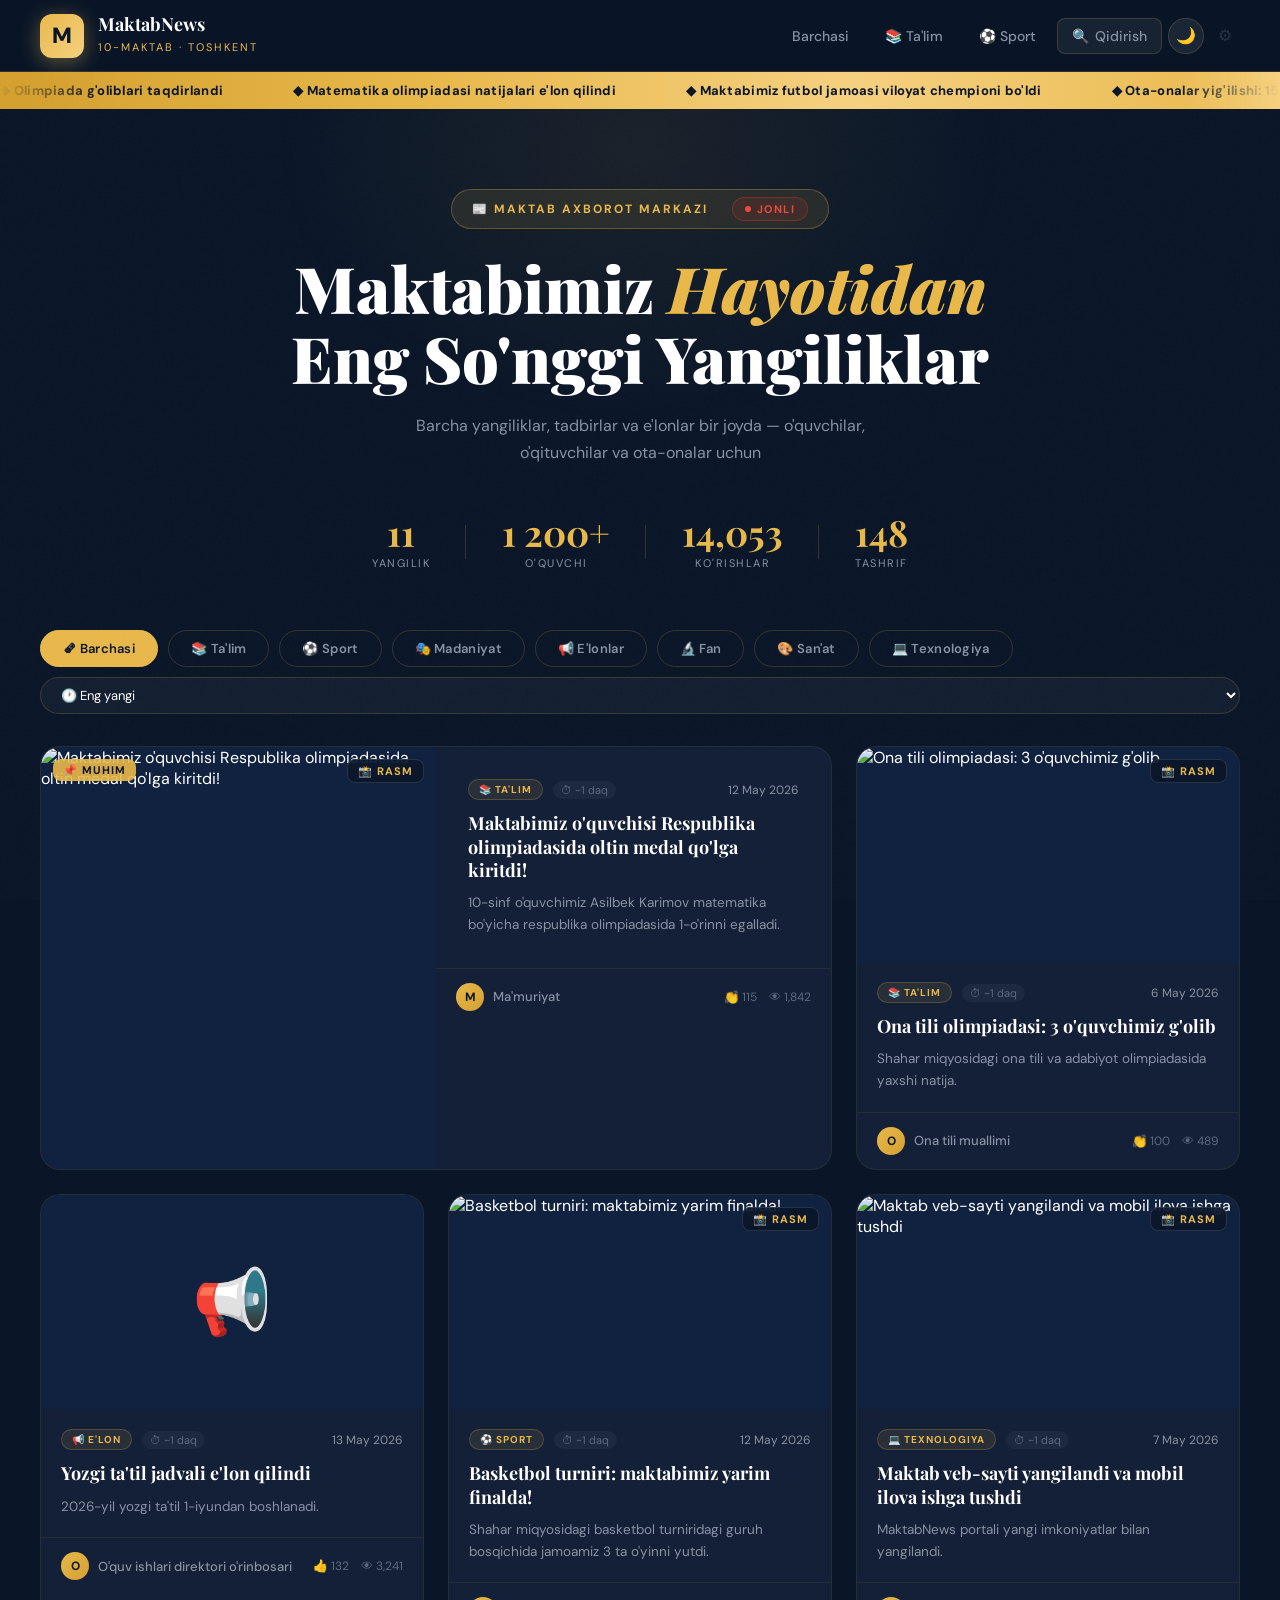
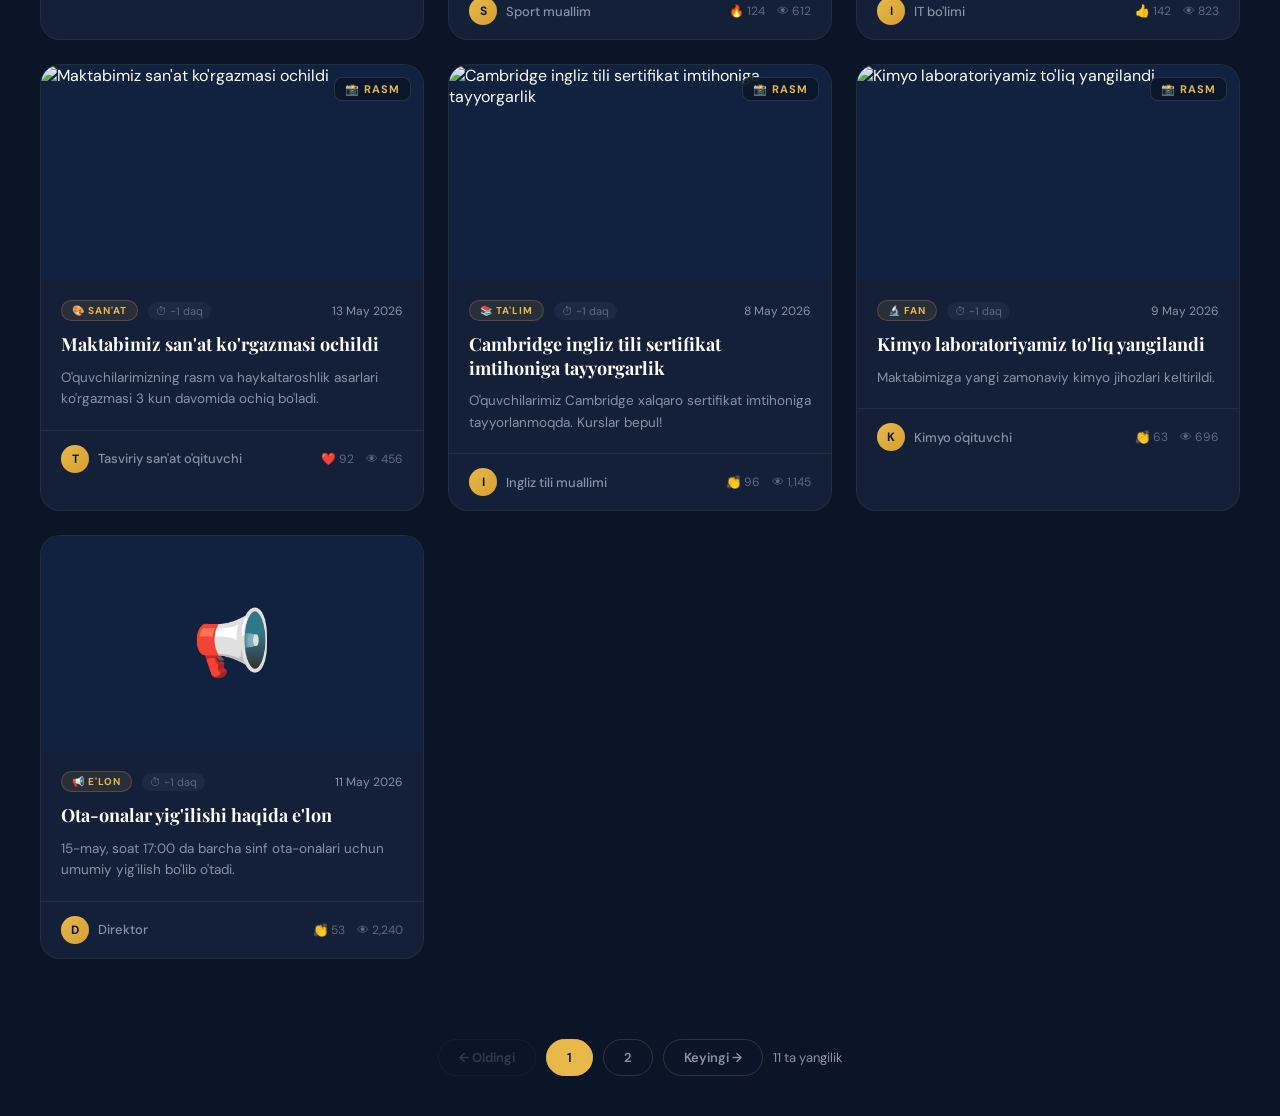
==== index.html @ 5858e1aa "MaktabNews loyihasi" ====
<!DOCTYPE html>
<html lang="uz">
<head>
<meta charset="UTF-8">
<meta name="viewport" content="width=device-width, initial-scale=1.0">
<title>MaktabNews — 10-Maktab Axborot Portali</title>
<meta name="description" content="10-maktab o'quvchilari, o'qituvchilari va ota-onalari uchun eng so'nggi yangiliklar.">
<meta property="og:title"       content="MaktabNews — 10-Maktab">
<meta property="og:type"        content="website">
<meta property="og:locale"      content="uz_UZ">
<meta name="theme-color"        content="#0a1628">

<!-- Favicon -->
<link rel="icon" href="data:image/svg+xml,<svg xmlns='http://www.w3.org/2000/svg' viewBox='0 0 100 100'><rect width='100' height='100' rx='20' fill='%23e8b84b'/><text y='72' x='50' font-size='60' text-anchor='middle' font-family='serif' font-weight='900' fill='%230a1628'>M</text></svg>">

<!-- Fonts -->
<link rel="preconnect" href="https://fonts.googleapis.com">
<link rel="preconnect" href="https://fonts.gstatic.com" crossorigin>
<link href="https://fonts.googleapis.com/css2?family=Playfair+Display:ital,wght@0,700;0,900;1,700&family=DM+Sans:wght@300;400;500;600;700&family=JetBrains+Mono:wght@400;700&display=swap" rel="stylesheet">

<!-- DOMPurify — XSS himoya -->
<script src="https://cdnjs.cloudflare.com/ajax/libs/dompurify/3.1.6/purify.min.js"></script>

<!-- Alohida CSS -->
<link rel="stylesheet" href="style.css">
</head>
<body>

<!-- ══════════════════════════════
     HEADER
══════════════════════════════ -->
<header>
  <div class="logo">
    <div class="logo-icon" aria-hidden="true">M</div>
    <div class="logo-text">
      <h1>MaktabNews</h1>
      <span>10-maktab · Toshkent</span>
    </div>
  </div>

  <nav id="mainNav" aria-label="Asosiy navigatsiya">
    <button class="filter-link active"
            onclick="filterNews('all',this)"
            style="background:none;border:none;cursor:pointer;padding:8px 15px;border-radius:8px;color:var(--gray);font-size:14px;font-weight:500;font-family:'DM Sans',sans-serif;transition:.2s;">
      Barchasi
    </button>
    <button class="filter-link"
            onclick="filterNews('ta\'lim',this)"
            style="background:none;border:none;cursor:pointer;padding:8px 15px;border-radius:8px;color:var(--gray);font-size:14px;font-weight:500;font-family:'DM Sans',sans-serif;transition:.2s;">
      📚 Ta'lim
    </button>
    <button class="filter-link"
            onclick="filterNews('sport',this)"
            style="background:none;border:none;cursor:pointer;padding:8px 15px;border-radius:8px;color:var(--gray);font-size:14px;font-weight:500;font-family:'DM Sans',sans-serif;transition:.2s;">
      ⚽ Sport
    </button>

    <button class="search-btn" onclick="openSearch()" aria-label="Qidirish (Ctrl+K)">
      🔍 <span>Qidirish</span>
    </button>

    <!-- Dark/Light toggle -->
    <button class="theme-btn" onclick="toggleTheme()" id="themeBtn" aria-label="Mavzuni o'zgartirish">🌙</button>

    <!-- Admin badge (faqat admin kirganda ko'rinadi) -->
    <span id="adminNavBtn" style="display:none;">
      <span class="admin-nav-badge">🔐 ADMIN</span>
    </span>

    <!-- Yangilik qo'shish (faqat admin) -->
    <button class="btn-post" id="postBtn" style="display:none" onclick="toggleForm()">
      + Qo'shish
    </button>

    <!-- Admin kirish — ko'zga ko'rinmas tugma -->
    <button class="admin-gear-btn"
            id="adminAccessBtn"
            onclick="openAdminLogin()"
            title="Admin kirish (yoki ?admin=open)">
      ⚙
    </button>
  </nav>

  <!-- Hamburger (mobil) -->
  <button class="hamburger" id="hamburger" onclick="toggleMobileMenu()" aria-label="Menyuni ochish/yopish">
    <span></span><span></span><span></span>
  </button>
</header>

<!-- ══════════════════════════════
     MOBILE DRAWER
══════════════════════════════ -->
<nav class="mobile-drawer" id="mobileDrawer" aria-label="Mobil menyu">
  <button onclick="filterNews('all',null);closeMobileMenu()">🗞 Barchasi</button>
  <button onclick="filterNews('ta\'lim',null);closeMobileMenu()">📚 Ta'lim</button>
  <button onclick="filterNews('sport',null);closeMobileMenu()">⚽ Sport</button>
  <button onclick="filterNews('madaniyat',null);closeMobileMenu()">🎭 Madaniyat</button>
  <button onclick="filterNews('e\'lon',null);closeMobileMenu()">📢 E'lonlar</button>
  <button onclick="filterNews('fan',null);closeMobileMenu()">🔬 Fan</button>
  <button onclick="filterNews('san\'at',null);closeMobileMenu()">🎨 San'at</button>
  <button onclick="filterNews('texnologiya',null);closeMobileMenu()">💻 Texnologiya</button>
  <hr style="border-color:var(--border2);margin:4px 0;">
  <button onclick="openSearch();closeMobileMenu()">🔍 Qidirish (Ctrl+K)</button>
  <button onclick="toggleTheme();closeMobileMenu()" id="mobileThemeBtn">🌙 Mavzuni o'zgartirish</button>
  <button onclick="openAdminLogin();closeMobileMenu()">⚙ Admin kirish</button>
  <button class="m-btn-post" id="mobilePostBtn" onclick="toggleForm();closeMobileMenu()" style="display:none">
    + Yangilik Qo'shish
  </button>
</nav>

<!-- ══════════════════════════════
     ADMIN BAR
══════════════════════════════ -->
<div class="admin-bar" id="adminBar" role="status" aria-label="Admin rejimi">
  <span class="admin-bar-label">🔐 Admin rejimi faol</span>
  <small class="admin-bar-hint">Yangilik qo'shish, tahrirlash, o'chirish mumkin</small>
  <button class="logout-btn" onclick="logoutAdmin()">Chiqish ✕</button>
</div>

<!-- ══════════════════════════════
     SEARCH OVERLAY
══════════════════════════════ -->
<div class="search-overlay"
     id="searchOverlay"
     role="dialog"
     aria-modal="true"
     aria-label="Qidiruv"
     onclick="handleSearchOverlayClick(event)">
  <div class="search-box">
    <input class="search-input"
           id="searchInput"
           placeholder="Yangilik qidiring..."
           oninput="doSearch()"
           aria-label="Qidiruv maydoni"
           autocomplete="off">
    <button class="search-close" onclick="closeSearch()" aria-label="Qidiruvni yopish">✕</button>
  </div>
  <div class="search-results" id="searchResults" aria-live="polite"></div>
</div>

<!-- ══════════════════════════════
     ADMIN LOGIN OVERLAY
     URL: ?admin=open yoki ⚙ tugmasi
══════════════════════════════ -->
<div class="admin-overlay"
     id="adminOverlay"
     role="dialog"
     aria-modal="true"
     aria-label="Admin kirish">
  <div class="admin-box">
    <div class="admin-logo" aria-hidden="true">M</div>
    <h2>Admin Paneli</h2>
    <p>10-maktab MaktabNews boshqaruv tizimiga kirish<br>
       <small style="color:var(--gray2);font-size:12px;">URL: <code style="color:var(--gold)">?admin=open</code> orqali ham ochish mumkin</small>
    </p>
    <input type="password"
           class="admin-input"
           id="adminPass"
           placeholder="● ● ● ● ● ● ● ●"
           onkeydown="if(event.key==='Enter')checkPass()"
           aria-label="Admin paroli"
           autocomplete="current-password"
           maxlength="64">
    <button class="admin-login-btn" onclick="checkPass()">🔓 Kirish</button>
    <div class="admin-err" id="adminErr" role="alert">
      ❌ Parol noto'g'ri! Qayta urinib ko'ring.
    </div>
    <button class="admin-cancel" onclick="closeAdminLogin()">← Bekor qilish</button>
    <p class="admin-hint">Ruxsatsiz kirish urinishlari qayd etiladi</p>
  </div>
</div>

<!-- ══════════════════════════════
     YANGILIKLAR TASMASI
══════════════════════════════ -->
<div class="ticker-wrap" aria-hidden="true">
  <div class="ticker" id="ticker">
    <span>Olimpiada g'oliblari taqdirlandi</span>
    <span>Matematika olimpiadasi natijalari e'lon qilindi</span>
    <span>Maktabimiz futbol jamoasi viloyat chempioni bo'ldi</span>
    <span>Ota-onalar yig'ilishi: 15-may, soat 17:00</span>
    <span>Yangi o'quv yili uchun ro'yxatga olish boshlandi</span>
    <span>Kimyo laboratoriyasi to'liq yangilandi</span>
    <span>Cambridge ingliz tili imtihoniga tayyorgarlik kurslari boshlandi</span>
    <!-- Tasma uzluksiz bo'lishi uchun takrorlash -->
    <span>Olimpiada g'oliblari taqdirlandi</span>
    <span>Matematika olimpiadasi natijalari e'lon qilindi</span>
    <span>Maktabimiz futbol jamoasi viloyat chempioni bo'ldi</span>
    <span>Ota-onalar yig'ilishi: 15-may, soat 17:00</span>
    <span>Yangi o'quv yili uchun ro'yxatga olish boshlandi</span>
    <span>Kimyo laboratoriyasi to'liq yangilandi</span>
    <span>Cambridge ingliz tili imtihoniga tayyorgarlik kurslari boshlandi</span>
  </div>
</div>

<!-- ══════════════════════════════
     HERO
══════════════════════════════ -->
<section class="hero">
  <div class="hero-glow" aria-hidden="true"></div>
  <div class="hero-tag">
    📰 Maktab Axborot Markazi
    <span class="live-badge">
      <span class="live-dot" aria-hidden="true"></span>JONLI
    </span>
  </div>
  <h2>Maktabimiz <em>Hayotidan</em><br>Eng So'nggi Yangiliklar</h2>
  <p>Barcha yangiliklar, tadbirlar va e'lonlar bir joyda — o'quvchilar, o'qituvchilar va ota-onalar uchun</p>
  <div class="hero-stats" aria-label="Statistika">
    <div class="stat">
      <div class="stat-num" id="total-count">0</div>
      <div class="stat-label">Yangilik</div>
    </div>
    <div class="stat">
      <div class="stat-num">1 200+</div>
      <div class="stat-label">O'quvchi</div>
    </div>
    <div class="stat">
      <div class="stat-num" id="views-count">0</div>
      <div class="stat-label">Ko'rishlar</div>
    </div>
    <div class="stat">
      <div class="stat-num" id="visitors-count">0</div>
      <div class="stat-label">Tashrif</div>
    </div>
  </div>
</section>

<!-- ══════════════════════════════
     ADMIN DASHBOARD
══════════════════════════════ -->
<section class="admin-dashboard" id="adminDashboard" aria-label="Admin boshqaruv paneli">
  <div class="dash-title">📊 Admin Paneli <span>BOSHQARUV</span></div>
  <div class="dash-grid" id="dashGrid"></div>
  <div class="dash-section-title">👥 So'nggi tashrif buyuruvchilar</div>
  <table class="visitors-table" aria-label="Tashrif buyuruvchilar jadvali">
    <thead>
      <tr>
        <th>#</th>
        <th>Vaqt</th>
        <th>Sahifa</th>
        <th>Qurilma</th>
        <th>Ko'rgan yangiliklar</th>
      </tr>
    </thead>
    <tbody id="visitorsTableBody"></tbody>
  </table>
  <div class="dash-section-title">🔥 Eng ko'p o'qilgan</div>
  <div id="topNewsList"></div>
</section>

<!-- ══════════════════════════════
     POST / EDIT FORM
══════════════════════════════ -->
<section class="post-form" id="postForm" aria-label="Yangilik qo'shish shakli">
  <h2 class="form-title" id="formTitle">✏️ Yangi Yangilik Qo'shish</h2>
  <input type="hidden" id="f-edit-id" value="">

  <div class="form-row">
    <div class="form-group">
      <label for="f-title">Sarlavha *</label>
      <input type="text" id="f-title" placeholder="Yangilik sarlavhasi..." maxlength="200">
    </div>
    <div class="form-group">
      <label for="f-cat">Kategoriya *</label>
      <select id="f-cat">
        <option value="ta'lim">📚 Ta'lim</option>
        <option value="sport">⚽ Sport</option>
        <option value="madaniyat">🎭 Madaniyat</option>
        <option value="e'lon">📢 E'lon</option>
        <option value="fan">🔬 Fan</option>
        <option value="san'at">🎨 San'at</option>
        <option value="texnologiya">💻 Texnologiya</option>
      </select>
    </div>
  </div>

  <div class="form-group">
    <label for="f-desc">Qisqacha tavsif *</label>
    <input type="text" id="f-desc" placeholder="Qisqacha tavsif (kartochkada ko'rinadi)..." maxlength="300">
  </div>

  <div class="form-group">
    <label for="f-content">To'liq matn *</label>
    <textarea id="f-content" placeholder="Yangilik to'liq matni..." rows="6"></textarea>
  </div>

  <div class="form-row">
    <div class="form-group">
      <label for="f-author">Muallif</label>
      <input type="text" id="f-author" placeholder="Muallif ismi..." maxlength="100">
    </div>
    <div class="form-group">
      <label for="f-img">Rasm URL (ixtiyoriy)</label>
      <input type="url" id="f-img" placeholder="https://..." pattern="https?://.*">
    </div>
  </div>

  <div class="form-group">
    <label>Media fayl (rasm / video)</label>
    <div class="file-drop">
      <input type="file"
             id="f-file"
             accept="image/jpeg,image/png,image/webp,image/gif,video/mp4,video/webm"
             onchange="handleFile(event)"
             aria-label="Fayl tanlash">
      <div class="file-drop-icon">📁</div>
      <p>Faylni bu yerga tashlang yoki <strong>tanlang</strong></p>
      <p style="font-size:12px;margin-top:4px;color:var(--gray2)">JPG, PNG, WebP, GIF, MP4, WebM · Max 5MB</p>
    </div>
    <div id="file-preview" style="margin-top:12px;display:none"></div>
  </div>

  <div class="form-row" style="margin-bottom:20px">
    <label class="form-check">
      <input type="checkbox" id="f-featured"> &nbsp; ⭐ Asosiy yangilik (kengaytirilgan)
    </label>
    <label class="form-check">
      <input type="checkbox" id="f-pinned"> &nbsp; 📌 Yuqoriga yopishtir
    </label>
  </div>

  <button class="submit-btn" onclick="submitPost()">🚀 Nashr Etish</button>
  <button class="cancel-form-btn" onclick="cancelForm()">✕ Bekor qilish</button>
</section>

<!-- ══════════════════════════════
     FILTER BAR
══════════════════════════════ -->
<div class="filters" id="filterBar" role="toolbar" aria-label="Kategoriya filtrlari">
  <button class="filter-btn active" onclick="filterNews('all',this)">🗞 Barchasi</button>
  <button class="filter-btn" onclick="filterNews('ta\'lim',this)">📚 Ta'lim</button>
  <button class="filter-btn" onclick="filterNews('sport',this)">⚽ Sport</button>
  <button class="filter-btn" onclick="filterNews('madaniyat',this)">🎭 Madaniyat</button>
  <button class="filter-btn" onclick="filterNews('e\'lon',this)">📢 E'lonlar</button>
  <button class="filter-btn" onclick="filterNews('fan',this)">🔬 Fan</button>
  <button class="filter-btn" onclick="filterNews('san\'at',this)">🎨 San'at</button>
  <button class="filter-btn" onclick="filterNews('texnologiya',this)">💻 Texnologiya</button>
  <select class="sort-select" onchange="sortNews(this.value)" aria-label="Saralash tartibi">
    <option value="latest">🕐 Eng yangi</option>
    <option value="views">👁 Ko'p o'qilgan</option>
    <option value="reactions">❤️ Reaksiyalar</option>
  </select>
</div>

<!-- ══════════════════════════════
     NEWS GRID
══════════════════════════════ -->
<main>
  <div class="news-grid" id="newsGrid" aria-live="polite" aria-label="Yangiliklar ro'yxati"></div>
  <div class="pagination" id="paginationBar" aria-label="Sahifalar"></div>
</main>

<!-- ══════════════════════════════
     MODAL
══════════════════════════════ -->
<div class="modal-backdrop"
     id="modal"
     role="dialog"
     aria-modal="true"
     aria-label="Yangilik tafsilotlari"
     onclick="closeModalOutside(event)">
  <div class="modal" id="modalBox">
    <!-- Progress bar -->
    <div class="modal-progress" aria-hidden="true">
      <div class="modal-progress-bar" id="modalProgressBar"></div>
    </div>

    <button class="modal-close" onclick="closeModalBtn()" aria-label="Yopish (Esc)">✕</button>

    <div class="modal-media" id="modalMedia"></div>

    <div class="modal-body">
      <div class="modal-cat"    id="modalCat"></div>
      <h2 class="modal-title"  id="modalTitle"></h2>
      <div class="modal-meta"  id="modalMeta"></div>

      <!-- Actions -->
      <div class="modal-actions">
        <button class="share-btn" onclick="shareArticle()" id="shareBtn">📤 Ulashish</button>
        <button class="print-btn" onclick="window.print()">🖨️ Chop etish</button>
      </div>

      <div class="modal-content" id="modalContent"></div>

      <!-- Reactions -->
      <div class="reactions" id="modalReactions" aria-label="Reaksiyalar"></div>

      <!-- Comments -->
      <div class="comments-section" id="commentsSection">
        <div class="comments-title">💬 Izohlar</div>
        <div id="commentsList" aria-live="polite"></div>
        <div class="add-comment">
          <input class="comment-input"
                 id="commentInput"
                 placeholder="Fikringizni yozing..."
                 onkeydown="if(event.key==='Enter')submitComment()"
                 maxlength="500"
                 aria-label="Izoh yozish">
          <button class="comment-submit" onclick="submitComment()">Yuborish</button>
        </div>
      </div>
    </div>
  </div>
</div>

<!-- ══════════════════════════════
     BACK TO TOP
══════════════════════════════ -->
<button class="back-to-top"
        id="backToTop"
        onclick="window.scrollTo({top:0,behavior:'smooth'})"
        aria-label="Sahifa boshiga qaytish">
  ↑
</button>

<!-- ══════════════════════════════
     TOAST CONTAINER
══════════════════════════════ -->
<div class="toast-container" id="toastContainer" aria-live="assertive"></div>

<!-- ══════════════════════════════
     ALOHIDA JS FAYL
══════════════════════════════ -->
<script src="main.js"></script>
</body>
</html>
---- style.css ----
/* ═══════════════════════════════════════════════
   MaktabNews — style.css
   10-maktab Axborot Portali
   ═══════════════════════════════════════════════ */

/* ──── CSS VARIABLES ──── */
:root {
  --navy:    #0a1628;
  --navy2:   #112240;
  --navy3:   #0d1e35;
  --gold:    #e8b84b;
  --gold2:   #f5d080;
  --gold3:   #d4a030;
  --cream:   #faf8f3;
  --red:     #c0392b;
  --red2:    #e74c3c;
  --white:   #ffffff;
  --gray:    #8892a4;
  --gray2:   #5d6a7e;
  --card-bg: #142038;
  --border:  rgba(232,184,75,.18);
  --border2: rgba(232,184,75,.08);
  --green:   #27ae60;
  --blue:    #2980b9;
  --bg-page: #0a1628;
  --text-primary:   #ffffff;
  --text-secondary: #8892a4;
  --focus-ring: 0 0 0 3px rgba(232,184,75,0.45);
  color-scheme: dark;
}

[data-theme="light"] {
  --bg-page:  #f4f1ea;
  --navy2:    #f4f1ea;
  --card-bg:  #ffffff;
  --white:    #1a2940;
  --gray:     #5d6a7e;
  --gray2:    #8892a4;
  --text-primary:   #1a2940;
  --text-secondary: #5d6a7e;
  --border:   rgba(26,41,64,.14);
  --border2:  rgba(26,41,64,.07);
  color-scheme: light;
}

/* ──── RESET ──── */
*, *::before, *::after { margin:0; padding:0; box-sizing:border-box; }
html { scroll-behavior:smooth; }
body {
  background: var(--bg-page);
  font-family: 'DM Sans', sans-serif;
  color: var(--text-primary);
  overflow-x: hidden;
  min-height: 100vh;
  transition: background .3s, color .3s;
}

/* Noise texture overlay */
body::before {
  content: '';
  position: fixed; inset: 0;
  background: url("data:image/svg+xml,%3Csvg viewBox='0 0 512 512' xmlns='http://www.w3.org/2000/svg'%3E%3Cfilter id='n'%3E%3CfeTurbulence type='fractalNoise' baseFrequency='0.75' numOctaves='4' stitchTiles='stitch'/%3E%3C/filter%3E%3Crect width='100%25' height='100%25' filter='url(%23n)' opacity='0.02'/%3E%3C/svg%3E");
  pointer-events: none; z-index: 0;
}

/* Focus */
:focus-visible { outline: none; box-shadow: var(--focus-ring) !important; border-radius: 8px; }

/* ──── SCROLLBAR ──── */
::-webkit-scrollbar { width: 6px; }
::-webkit-scrollbar-track { background: transparent; }
::-webkit-scrollbar-thumb { background: var(--gold3); border-radius: 6px; }

/* ══════════════════════════════
   HAMBURGER
══════════════════════════════ */
.hamburger {
  display: none;
  flex-direction: column; gap: 5px;
  cursor: pointer; padding: 8px;
  border-radius: 10px; transition: .2s;
  background: none; border: none;
}
.hamburger:hover { background: rgba(255,255,255,.07); }
.hamburger span {
  display: block; width: 22px; height: 2px;
  background: var(--text-primary);
  border-radius: 2px; transition: .3s;
}
.hamburger.open span:nth-child(1) { transform: translateY(7px) rotate(45deg); }
.hamburger.open span:nth-child(2) { opacity: 0; transform: scaleX(0); }
.hamburger.open span:nth-child(3) { transform: translateY(-7px) rotate(-45deg); }

/* ──── MOBILE DRAWER ──── */
.mobile-drawer {
  position: fixed; top: 72px; left: 0; right: 0;
  background: rgba(10,22,40,.98); backdrop-filter: blur(30px);
  border-bottom: 1px solid var(--border); z-index: 99;
  padding: 16px; display: flex; flex-direction: column; gap: 4px;
  transform: translateY(-120%); opacity: 0;
  transition: .35s cubic-bezier(.4,0,.2,1);
}
[data-theme="light"] .mobile-drawer { background: rgba(244,241,234,.98); }
.mobile-drawer.open { transform: translateY(0); opacity: 1; }
.mobile-drawer a, .mobile-drawer button {
  padding: 12px 16px; border-radius: 10px;
  color: var(--gray); font-size: 15px; font-weight: 500;
  text-decoration: none; cursor: pointer; transition: .2s;
  display: block; background: none; border: none;
  width: 100%; text-align: left; font-family: 'DM Sans', sans-serif;
}
.mobile-drawer a:hover, .mobile-drawer button:hover,
.mobile-drawer a.active { color: var(--text-primary); background: rgba(255,255,255,.07); }
.mobile-drawer .m-btn-post {
  background: linear-gradient(135deg,var(--gold),var(--gold3));
  color: var(--navy) !important; font-weight: 700 !important; text-align: center;
}

/* ══════════════════════════════
   HEADER
══════════════════════════════ */
header {
  position: sticky; top: 0; z-index: 100;
  background: rgba(10,22,40,.97); backdrop-filter: blur(24px);
  border-bottom: 1px solid var(--border);
  padding: 0 40px;
  display: flex; align-items: center; justify-content: space-between;
  height: 72px; transition: background .3s;
}
[data-theme="light"] header { background: rgba(244,241,234,.97); }

.logo { display: flex; align-items: center; gap: 14px; }
.logo-icon {
  width: 44px; height: 44px;
  background: linear-gradient(135deg,var(--gold),var(--gold2));
  border-radius: 12px; display: flex; align-items: center; justify-content: center;
  font-size: 22px; font-weight: 900; color: #0a1628; flex-shrink: 0;
  box-shadow: 0 4px 20px rgba(232,184,75,.4);
}
.logo-text h1 { font-family:'Playfair Display',serif; font-size:18px; font-weight:700; color:var(--text-primary); line-height:1.1; }
.logo-text span { font-size:11px; color:var(--gold); letter-spacing:2px; text-transform:uppercase; }

nav { display: flex; align-items: center; gap: 6px; }
nav a, nav button {
  padding: 8px 15px; border-radius: 8px;
  color: var(--gray); font-size: 14px; font-weight: 500;
  text-decoration: none; cursor: pointer; transition: .2s;
  white-space: nowrap; background: none; border: none;
  font-family: 'DM Sans', sans-serif;
}
nav a:hover, nav a.active, nav button:hover { color:var(--text-primary); background:rgba(255,255,255,.07); }

.btn-post {
  background: linear-gradient(135deg,var(--gold),var(--gold3)) !important;
  color: #0a1628 !important; font-weight: 700 !important;
  padding: 9px 20px !important; border-radius: 10px !important;
  box-shadow: 0 4px 15px rgba(232,184,75,.3);
}
.btn-post:hover { transform: translateY(-1px); box-shadow: 0 6px 25px rgba(232,184,75,.5) !important; }

.search-btn {
  background: rgba(255,255,255,.06); border: 1px solid var(--border) !important;
  border-radius: 8px !important; padding: 8px 14px !important;
  cursor: pointer; color: var(--gray) !important; font-size: 14px;
  transition: .2s; display: flex; align-items: center; gap: 6px;
}
.search-btn:hover { border-color: var(--gold) !important; color: var(--gold) !important; }

.theme-btn {
  width: 36px; height: 36px; border-radius: 50%;
  background: rgba(255,255,255,.07); border: 1px solid var(--border);
  display: flex; align-items: center; justify-content: center;
  cursor: pointer; font-size: 16px; transition: .2s; flex-shrink: 0;
}
.theme-btn:hover { border-color: var(--gold); }

/* Admin nav badge */
.admin-nav-badge {
  font-size: 12px; color: var(--gold);
  background: rgba(232,184,75,.1); border: 1px solid rgba(232,184,75,.3);
  padding: 6px 14px; border-radius: 50px; font-weight: 700; letter-spacing: 1px;
  display: flex; align-items: center; gap: 6px;
}

/* Admin gear button */
.admin-gear-btn {
  font-size: 16px; color: var(--gray2); opacity: .35;
  background: none; border: none; cursor: pointer;
  padding: 4px 8px; border-radius: 6px; transition: .2s;
}
.admin-gear-btn:hover { opacity: .8; color: var(--gold); }

/* ══════════════════════════════
   ADMIN BAR
══════════════════════════════ */
.admin-bar {
  display: none;
  background: linear-gradient(90deg,rgba(232,184,75,.1),rgba(192,57,43,.07));
  border-bottom: 1px solid rgba(232,184,75,.2);
  padding: 10px 40px;
  align-items: center; gap: 14px; flex-wrap: wrap;
}
.admin-bar.show { display: flex; }
.admin-bar-label { font-size:13px; color:var(--gold); font-weight:700; }
.admin-bar-hint { font-size:12px; color:var(--gray); }
.logout-btn {
  margin-left: auto; font-size: 13px; color: #e74c3c; cursor: pointer;
  font-weight: 700; background: rgba(231,76,60,.1); border: 1px solid rgba(231,76,60,.3);
  padding: 5px 14px; border-radius: 8px; transition: .2s; font-family:'DM Sans',sans-serif;
}
.logout-btn:hover { background: rgba(231,76,60,.2); }

/* ══════════════════════════════
   TICKER
══════════════════════════════ */
.ticker-wrap {
  background: linear-gradient(90deg,var(--gold3),var(--gold),var(--gold2),var(--gold));
  padding: 10px 0; overflow: hidden; position: relative;
}
.ticker-wrap::before, .ticker-wrap::after {
  content:''; position:absolute; top:0; width:100px; height:100%; z-index:2;
}
.ticker-wrap::before { left:0; background: linear-gradient(to right,var(--gold3),transparent); }
.ticker-wrap::after  { right:0; background: linear-gradient(to left,var(--gold2),transparent); }
.ticker {
  display: flex; gap: 70px;
  width: max-content;
  animation: ticker 35s linear infinite;
}
.ticker:hover { animation-play-state: paused; }
.ticker span { font-size:13px; font-weight:700; color:#0a1628; white-space:nowrap; letter-spacing:.3px; }
.ticker span::before { content:'◆ '; }
@keyframes ticker { from{transform:translateX(0);} to{transform:translateX(-50%);} }

/* ══════════════════════════════
   HERO
══════════════════════════════ */
.hero {
  padding: 80px 40px 60px;
  text-align: center; position: relative; overflow: hidden;
}
.hero-glow {
  position: absolute; top:-50%; left:50%; transform:translateX(-50%);
  width:800px; height:600px;
  background: radial-gradient(ellipse,rgba(232,184,75,.07) 0%,transparent 65%);
  pointer-events: none;
}
.hero-tag {
  display: inline-flex; align-items: center; gap: 8px;
  background: rgba(232,184,75,.1); border: 1px solid rgba(232,184,75,.3);
  border-radius: 50px; padding: 7px 20px;
  font-size: 12px; color: var(--gold); letter-spacing: 2px;
  text-transform: uppercase; font-weight: 700;
  margin-bottom: 24px; animation: fadeInDown .6s ease both;
}
.hero h2 {
  font-family: 'Playfair Display', serif;
  font-size: clamp(34px,5vw,66px); font-weight: 900; line-height: 1.1;
  color: var(--text-primary);
  animation: fadeInUp .7s .1s ease both;
}
.hero h2 em { font-style: italic; color: var(--gold); }
.hero p {
  margin-top: 18px; color: var(--gray); font-size: 16px;
  max-width: 520px; margin-left:auto; margin-right:auto; line-height:1.7;
  animation: fadeInUp .7s .2s ease both;
}
.hero-stats {
  display: flex; justify-content: center;
  margin-top: 48px; animation: fadeInUp .7s .3s ease both;
}
.stat { text-align:center; padding:0 36px; position:relative; }
.stat:not(:last-child)::after {
  content:''; position:absolute; right:0; top:20%; height:60%; width:1px;
  background: var(--border);
}
.stat-num { font-family:'Playfair Display',serif; font-size:36px; font-weight:700; color:var(--gold); line-height:1; }
.stat-label { font-size:11px; color:var(--gray); letter-spacing:1.5px; text-transform:uppercase; margin-top:6px; }

/* Live badge */
.live-badge {
  display: inline-flex; align-items: center; gap: 6px;
  background: rgba(192,57,43,.15); border: 1px solid rgba(192,57,43,.4);
  border-radius: 50px; padding: 4px 12px;
  font-size: 11px; font-weight: 700; color: #e74c3c;
  letter-spacing: 1.5px; text-transform: uppercase;
  margin-left: 16px; vertical-align: middle;
}
.live-dot { width:6px; height:6px; background:#e74c3c; border-radius:50%; animation:pulse 1.4s ease infinite; }
@keyframes pulse { 0%,100%{opacity:1;transform:scale(1);} 50%{opacity:.4;transform:scale(.8);} }

/* ══════════════════════════════
   SEARCH OVERLAY
══════════════════════════════ */
.search-overlay {
  position: fixed; inset: 0;
  background: rgba(5,12,22,.97); backdrop-filter: blur(20px);
  z-index: 300; display: flex; flex-direction: column;
  align-items: center; justify-content: flex-start;
  padding: 80px 20px;
  opacity: 0; pointer-events: none; transition: .25s;
}
.search-overlay.open { opacity:1; pointer-events:all; }
.search-box { width:100%; max-width:680px; position:relative; }
.search-input {
  width: 100%; padding: 20px 60px 20px 24px;
  font-size: 22px; background: rgba(255,255,255,.06);
  border: 2px solid var(--border); border-radius: 18px;
  color: var(--white); font-family: 'DM Sans',sans-serif;
  outline: none; transition: .3s;
}
.search-input:focus { border-color: var(--gold); }
.search-input::placeholder { color: rgba(255,255,255,.2); }
.search-close {
  position: absolute; right:16px; top:50%; transform:translateY(-50%);
  background: none; border: none; color: var(--gray); font-size: 24px; cursor: pointer;
}
.search-results { width:100%; max-width:680px; margin-top:20px; }
.search-result-item {
  padding: 16px 20px; background: var(--card-bg);
  border: 1px solid var(--border); border-radius: 14px;
  margin-bottom: 10px; cursor: pointer; transition: .2s;
}
.search-result-item:hover { border-color:var(--gold); transform:translateX(4px); }
.search-result-item h4 { font-size:15px; font-weight:600; margin-bottom:4px; color:var(--text-primary); }
.search-result-item p { font-size:13px; color:var(--gray); }

/* ══════════════════════════════
   ADMIN LOGIN OVERLAY
══════════════════════════════ */
.admin-overlay {
  position: fixed; inset: 0;
  background: rgba(0,0,0,.94); backdrop-filter: blur(24px);
  z-index: 500; display: flex; align-items: center; justify-content: center;
  padding: 20px; opacity: 0; pointer-events: none; transition: .3s;
}
.admin-overlay.open { opacity:1; pointer-events:all; }
.admin-box {
  background: linear-gradient(145deg,var(--navy2),var(--card-bg));
  border: 1px solid var(--gold); border-radius: 28px;
  padding: 52px 40px; width: 100%; max-width: 420px;
  text-align: center;
  transform: scale(.9) translateY(30px);
  transition: .4s cubic-bezier(.34,1.56,.64,1);
  box-shadow: 0 0 100px rgba(232,184,75,.12), inset 0 1px 0 rgba(232,184,75,.2);
}
.admin-overlay.open .admin-box { transform: scale(1) translateY(0); }
.admin-logo {
  width: 72px; height: 72px;
  background: linear-gradient(135deg,var(--gold),var(--gold2));
  border-radius: 20px; display:flex; align-items:center; justify-content:center;
  font-size: 36px; font-weight: 900; color: #0a1628;
  margin: 0 auto 24px; box-shadow: 0 8px 30px rgba(232,184,75,.3);
}
.admin-box h2 { font-family:'Playfair Display',serif; font-size:26px; margin-bottom:8px; color:#fff; }
.admin-box p  { color:var(--gray); font-size:14px; margin-bottom:32px; line-height:1.6; }
.admin-input {
  width:100%; padding:15px 20px;
  background: rgba(255,255,255,.05); border:1px solid var(--border);
  border-radius: 14px; color:#fff; font-size:16px;
  font-family:'DM Sans',sans-serif; outline:none;
  margin-bottom: 14px; transition:.2s;
  text-align:center; letter-spacing:4px;
}
.admin-input:focus { border-color:var(--gold); box-shadow:var(--focus-ring); }
.admin-login-btn {
  width:100%; padding:15px;
  background: linear-gradient(135deg,var(--gold),var(--gold3));
  border:none; border-radius:14px; color:#0a1628;
  font-size:16px; font-weight:800; cursor:pointer;
  font-family:'DM Sans',sans-serif; transition:.2s;
  box-shadow: 0 8px 25px rgba(232,184,75,.3); letter-spacing:.5px;
}
.admin-login-btn:hover { transform:translateY(-2px); box-shadow:0 12px 35px rgba(232,184,75,.45); }
.admin-cancel {
  margin-top:14px; font-size:13px; color:var(--gray);
  cursor:pointer; transition:.2s; display:inline-block;
  padding:4px 12px; background:none; border:none;
  font-family:'DM Sans',sans-serif;
}
.admin-cancel:hover { color:#fff; }
.admin-err {
  color:#e74c3c; font-size:13px; margin-top:12px;
  display:none; background:rgba(231,76,60,.1);
  padding:8px 16px; border-radius:10px;
}
.admin-hint { margin-top:20px; font-size:12px; color:rgba(255,255,255,.15); }

/* ══════════════════════════════
   ADMIN DASHBOARD
══════════════════════════════ */
.admin-dashboard {
  display:none; margin:0 40px 30px;
  padding:28px; background:var(--card-bg);
  border:1px solid var(--border); border-radius:20px;
}
.admin-dashboard.show { display:block; }
.dash-title {
  font-family:'Playfair Display',serif; font-size:22px; font-weight:700;
  margin-bottom:20px; display:flex; align-items:center; gap:10px; color:var(--text-primary);
}
.dash-title span {
  font-size:12px; background:rgba(232,184,75,.12); border:1px solid var(--border);
  border-radius:50px; padding:3px 12px; color:var(--gold);
  font-family:'DM Sans',sans-serif; font-weight:600; letter-spacing:1px; text-transform:uppercase;
}
.dash-grid { display:grid; grid-template-columns:repeat(auto-fill,minmax(180px,1fr)); gap:14px; margin-bottom:24px; }
.dash-card {
  background:rgba(255,255,255,.04); border:1px solid var(--border2);
  border-radius:14px; padding:18px; transition:.2s;
}
.dash-card:hover { border-color:var(--border); background:rgba(255,255,255,.06); }
.dash-num { font-family:'Playfair Display',serif; font-size:28px; font-weight:700; color:var(--gold); }
.dash-label { font-size:12px; color:var(--gray); margin-top:4px; letter-spacing:.5px; }
.dash-change { font-size:11px; color:var(--green); margin-top:4px; font-weight:600; }

.visitors-table { width:100%; border-collapse:collapse; }
.visitors-table th { text-align:left; font-size:11px; color:var(--gray); letter-spacing:1px; text-transform:uppercase; padding:8px 12px; border-bottom:1px solid var(--border2); }
.visitors-table td { padding:10px 12px; font-size:13px; color:var(--gray2); border-bottom:1px solid var(--border2); }
.visitors-table td:first-child { color:var(--text-primary); font-weight:500; }
.dash-section-title { font-size:14px; font-weight:700; color:var(--text-primary); margin:20px 0 12px; letter-spacing:.5px; }

/* ══════════════════════════════
   FILTERS
══════════════════════════════ */
.filters {
  padding: 0 40px 32px; display:flex; gap:10px; flex-wrap:wrap; align-items:center;
}
.filter-btn {
  padding: 9px 22px; border-radius:50px;
  border: 1px solid var(--border); background:transparent;
  color: var(--gray); font-size:13px; font-weight:600;
  cursor:pointer; transition:.25s; font-family:'DM Sans',sans-serif; letter-spacing:.3px;
}
.filter-btn:hover { border-color:var(--gold); color:var(--gold); }
.filter-btn.active { background:var(--gold); border-color:var(--gold); color:#0a1628; }
.sort-select {
  margin-left:auto; background:rgba(255,255,255,.04); border:1px solid var(--border);
  border-radius:50px; color:var(--text-primary); font-family:'DM Sans',sans-serif;
  font-size:13px; padding:8px 16px; cursor:pointer; outline:none; transition:.2s;
}
.sort-select:hover { border-color:var(--gold); }
.sort-select option { background:var(--navy2); }

/* ══════════════════════════════
   NEWS GRID
══════════════════════════════ */
.news-grid {
  padding: 0 40px 80px;
  display: grid; grid-template-columns: repeat(auto-fill,minmax(320px,1fr)); gap:24px;
}

/* Skeleton */
.skeleton-card { background:var(--card-bg); border-radius:20px; border:1px solid var(--border2); overflow:hidden; height:340px; }
.skeleton-inner { background:linear-gradient(90deg,var(--card-bg) 25%,rgba(255,255,255,.04) 50%,var(--card-bg) 75%); background-size:200% 100%; animation:shimmer 1.5s infinite; height:100%; }
@keyframes shimmer { from{background-position:200% 0;} to{background-position:-200% 0;} }

/* ══════════════════════════════
   CARD
══════════════════════════════ */
.card {
  background: var(--card-bg);
  border-radius: 20px; border:1px solid var(--border2);
  overflow: hidden; cursor:pointer;
  transition: transform .25s, box-shadow .25s, border-color .25s;
  animation: cardIn .5s ease both; position:relative;
}
.card:hover {
  transform: translateY(-5px);
  box-shadow: 0 20px 50px rgba(0,0,0,.4), 0 0 0 1px var(--gold);
  border-color: var(--gold);
}
.card-media {
  width:100%; aspect-ratio:16/9;
  background:var(--navy2); display:flex; align-items:center; justify-content:center;
  position:relative; overflow:hidden;
}
.card-media img, .card-media video { width:100%; height:100%; object-fit:cover; transition:transform .5s; }
.card:hover .card-media img, .card:hover .card-media video { transform:scale(1.04); }
.card-media .placeholder { width:100%; height:200px; display:flex; align-items:center; justify-content:center; font-size:64px; }
.media-badge {
  position:absolute; top:12px; right:12px;
  background:rgba(10,22,40,.85); border:1px solid rgba(255,255,255,.12);
  backdrop-filter:blur(8px); border-radius:8px; padding:4px 10px;
  font-size:11px; font-weight:700; color:var(--gold); text-transform:uppercase; letter-spacing:1px;
}
.pin-badge {
  position:absolute; top:12px; left:12px;
  background:rgba(232,184,75,.9); border-radius:8px; padding:4px 10px;
  font-size:11px; font-weight:700; color:#0a1628; text-transform:uppercase; letter-spacing:1px;
}
.card-body { padding:20px; }
.card-meta { display:flex; align-items:center; gap:10px; margin-bottom:12px; }
.card-cat {
  background:rgba(232,184,75,.1); border:1px solid rgba(232,184,75,.22);
  color:var(--gold); font-size:10px; font-weight:700;
  padding:3px 10px; border-radius:50px; letter-spacing:1px; text-transform:uppercase;
}
.card-date { font-size:12px; color:var(--gray); margin-left:auto; }
.card-read-time { font-size:11px; color:var(--gray2); background:rgba(255,255,255,.04); padding:2px 8px; border-radius:50px; }
.card h3 { font-family:'Playfair Display',serif; font-size:18px; font-weight:700; line-height:1.3; color:var(--text-primary); margin-bottom:10px; }
.card p { font-size:13.5px; color:var(--gray); line-height:1.6; display:-webkit-box; -webkit-line-clamp:3; -webkit-box-orient:vertical; overflow:hidden; }
.card-footer { padding:14px 20px; border-top:1px solid var(--border2); display:flex; align-items:center; justify-content:space-between; }
.card-author { display:flex; align-items:center; gap:9px; }
.avatar {
  width:28px; height:28px; border-radius:50%;
  background:linear-gradient(135deg,var(--gold),var(--gold3));
  display:flex; align-items:center; justify-content:center;
  font-size:12px; font-weight:700; color:#0a1628; flex-shrink:0;
}
.author-name { font-size:13px; color:var(--gray); font-weight:500; }
.card-stats { display:flex; gap:12px; align-items:center; }
.card-views { font-size:12px; color:var(--gray2); }
.card-reactions { font-size:12px; color:var(--gray2); }

/* Featured card */
.card.featured { grid-column:span 2; display:grid; grid-template-columns:1fr 1fr; }
.card.featured .card-media { aspect-ratio:unset; min-height:300px; }
.card.featured .card-body { display:flex; flex-direction:column; justify-content:center; padding:32px; }
.card.featured .card h3 { font-size:26px; }

/* Admin card buttons */
.admin-card-btns {
  position:absolute; top:10px; left:10px;
  display:flex; gap:6px; opacity:0; transition:.2s; z-index:5;
}
.card:hover .admin-card-btns { opacity:1; }
.delete-btn, .edit-btn {
  border:none; font-size:12px; font-weight:700;
  padding:5px 12px; border-radius:8px; cursor:pointer; transition:.2s;
}
.delete-btn { background:rgba(192,57,43,.92); color:#fff; }
.delete-btn:hover { background:#e74c3c; }
.edit-btn { background:rgba(41,128,185,.92); color:#fff; }
.edit-btn:hover { background:#3498db; }

/* ══════════════════════════════
   MODAL
══════════════════════════════ */
.modal-backdrop {
  position:fixed; inset:0;
  background:rgba(0,0,0,.88); backdrop-filter:blur(16px);
  z-index:200; display:flex; align-items:center; justify-content:center;
  padding:20px; opacity:0; pointer-events:none; transition:opacity .3s;
}
.modal-backdrop.open { opacity:1; pointer-events:all; }
.modal {
  background:linear-gradient(145deg,var(--navy2),var(--card-bg));
  border:1px solid var(--border); border-radius:24px;
  width:100%; max-width:720px; max-height:90vh; overflow-y:auto;
  transform:scale(.94) translateY(24px);
  transition:transform .4s cubic-bezier(.34,1.56,.64,1);
  position:relative;
  scrollbar-width:thin; scrollbar-color:var(--gold) transparent;
}
[data-theme="light"] .modal { background:linear-gradient(145deg,#fff,#f8f6f0); }
.modal::-webkit-scrollbar { width:4px; }
.modal::-webkit-scrollbar-thumb { background:var(--gold); border-radius:4px; }
.modal-backdrop.open .modal { transform:scale(1) translateY(0); }

/* Progress bar */
.modal-progress { position:sticky; top:0; height:3px; background:var(--border2); z-index:10; }
.modal-progress-bar { height:100%; background:linear-gradient(90deg,var(--gold3),var(--gold2)); width:0%; transition:width .1s; }

.modal-close {
  position:absolute; top:16px; right:16px;
  width:38px; height:38px; border-radius:50%;
  background:rgba(255,255,255,.08); border:none;
  color:var(--text-primary); font-size:18px; cursor:pointer;
  display:flex; align-items:center; justify-content:center;
  transition:.2s; z-index:11;
}
.modal-close:hover { background:rgba(255,255,255,.15); transform:rotate(90deg); }

.modal-media { width:100%; aspect-ratio:16/9; background:var(--navy); border-radius:20px 20px 0 0; overflow:hidden; }
.modal-media img, .modal-media video { width:100%; height:100%; object-fit:cover; }
.modal-media .placeholder { height:100%; display:flex; align-items:center; justify-content:center; font-size:80px; }

.modal-body { padding:32px; }
.modal-cat { color:var(--gold); font-size:12px; font-weight:700; letter-spacing:2px; text-transform:uppercase; }
.modal-title { font-family:'Playfair Display',serif; font-size:28px; font-weight:800; margin:12px 0; line-height:1.25; color:var(--text-primary); }
.modal-meta { color:var(--gray); font-size:13px; margin-bottom:20px; display:flex; flex-wrap:wrap; gap:12px; align-items:center; }
.modal-content { color:var(--gray); line-height:1.85; font-size:15px; }
[data-theme="light"] .modal-content { color:#4a5568; }

/* Modal actions */
.modal-actions { display:flex; gap:10px; margin-top:16px; margin-bottom:8px; }
.share-btn, .print-btn {
  display:flex; align-items:center; gap:6px;
  padding:8px 16px; background:rgba(255,255,255,.05);
  border:1px solid var(--border2); border-radius:50px;
  cursor:pointer; font-size:13px; color:var(--gray);
  transition:.25s; font-family:'DM Sans',sans-serif; font-weight:600;
}
.share-btn:hover, .print-btn:hover { border-color:var(--gold); color:var(--gold); }

/* ──── REACTIONS ──── */
.reactions { display:flex; gap:10px; margin-top:24px; flex-wrap:wrap; }
.reaction-btn {
  display:flex; align-items:center; gap:6px;
  padding:9px 18px; background:rgba(255,255,255,.05);
  border:1px solid var(--border2); border-radius:50px;
  cursor:pointer; font-size:14px; color:var(--gray);
  transition:.25s; font-family:'DM Sans',sans-serif; font-weight:600;
}
.reaction-btn:hover { border-color:var(--gold); color:var(--text-primary); background:rgba(232,184,75,.08); }
.reaction-btn.reacted { background:rgba(232,184,75,.15); border-color:var(--gold); color:var(--gold); }
.reaction-btn span.count { font-size:13px; font-family:'JetBrains Mono',monospace; }

/* ──── COMMENTS ──── */
.comments-section { margin-top:28px; border-top:1px solid var(--border2); padding-top:24px; }
.comments-title { font-size:15px; font-weight:700; color:var(--text-primary); margin-bottom:16px; }
.comment-item { display:flex; gap:12px; margin-bottom:16px; }
.comment-avatar {
  width:34px; height:34px; border-radius:50%;
  background:linear-gradient(135deg,var(--gold),var(--gold3));
  display:flex; align-items:center; justify-content:center;
  font-size:13px; font-weight:700; color:#0a1628; flex-shrink:0;
}
.comment-bubble {
  background:rgba(255,255,255,.04); border:1px solid var(--border2);
  border-radius:14px; padding:12px 16px; flex:1;
}
[data-theme="light"] .comment-bubble { background:rgba(0,0,0,.04); }
.comment-author { font-size:12px; font-weight:700; color:var(--gold); margin-bottom:4px; }
.comment-text { font-size:13px; color:var(--gray); line-height:1.6; }
.comment-time { font-size:11px; color:var(--gray2); margin-top:4px; }
.comment-del {
  float:right; background:none; border:none; color:var(--gray2);
  cursor:pointer; font-size:11px; transition:.2s; display:none;
}
.comment-del:hover { color:#e74c3c; }
.admin-mode .comment-del { display:inline; }
.add-comment { display:flex; gap:10px; margin-top:16px; }
.comment-input {
  flex:1; padding:11px 16px;
  background:rgba(255,255,255,.05); border:1px solid var(--border2);
  border-radius:12px; color:var(--text-primary);
  font-family:'DM Sans',sans-serif; font-size:14px; outline:none; transition:.2s;
}
[data-theme="light"] .comment-input { background:rgba(0,0,0,.04); }
.comment-input:focus { border-color:var(--gold); }
.comment-input::placeholder { color:rgba(255,255,255,.2); }
[data-theme="light"] .comment-input::placeholder { color:rgba(0,0,0,.25); }
.comment-submit {
  padding:11px 20px; background:var(--gold); border:none; border-radius:12px;
  color:#0a1628; font-weight:700; font-size:13px; cursor:pointer; transition:.2s; font-family:'DM Sans',sans-serif;
}
.comment-submit:hover { background:var(--gold2); }

/* ══════════════════════════════
   POST / EDIT FORM
══════════════════════════════ */
.post-form {
  background:var(--card-bg); border:1px solid var(--border);
  border-radius:24px; padding:40px; margin:0 40px 40px;
  display:none; animation:fadeInUp .4s ease;
}
.post-form.show { display:block; }
.form-title { font-family:'Playfair Display',serif; font-size:26px; font-weight:700; margin-bottom:28px; color:var(--text-primary); }
.form-row { display:grid; grid-template-columns:1fr 1fr; gap:16px; margin-bottom:16px; }
.form-group { margin-bottom:16px; }

label { display:block; font-size:12px; font-weight:700; color:var(--gray); margin-bottom:8px; letter-spacing:.8px; text-transform:uppercase; }

input[type=text], input[type=password], input[type=url],
textarea, select {
  width:100%; padding:13px 16px;
  background:rgba(255,255,255,.05); border:1px solid var(--border);
  border-radius:12px; color:var(--text-primary);
  font-family:'DM Sans',sans-serif; font-size:14px;
  outline:none; transition:.2s;
}
[data-theme="light"] input[type=text],
[data-theme="light"] textarea,
[data-theme="light"] select {
  background:rgba(0,0,0,.04); color:var(--text-primary);
}
input[type=text]:focus, textarea:focus, select:focus {
  border-color:var(--gold); box-shadow:var(--focus-ring);
}
input::placeholder, textarea::placeholder { color:rgba(255,255,255,.18); }
[data-theme="light"] input::placeholder,
[data-theme="light"] textarea::placeholder { color:rgba(0,0,0,.25); }
textarea { resize:vertical; min-height:120px; }
select option { background:var(--navy2); }

.file-drop {
  border:2px dashed var(--border); border-radius:16px;
  padding:40px; text-align:center; cursor:pointer; transition:.3s; position:relative;
}
.file-drop:hover { border-color:var(--gold); background:rgba(232,184,75,.04); }
.file-drop input[type=file] { position:absolute; inset:0; opacity:0; cursor:pointer; z-index:1; }
.file-drop-icon { font-size:40px; margin-bottom:12px; }
.file-drop p { color:var(--gray); font-size:14px; }
.file-drop strong { color:var(--gold); }

.form-check { display:flex; align-items:center; gap:10px; cursor:pointer; font-size:14px; color:var(--gray); }
.form-check input[type=checkbox] { width:auto; cursor:pointer; }

.submit-btn {
  width:100%; padding:16px;
  background:linear-gradient(135deg,var(--gold),var(--gold3));
  border:none; border-radius:14px; color:#0a1628;
  font-family:'DM Sans',sans-serif; font-size:16px; font-weight:800;
  cursor:pointer; transition:transform .2s, box-shadow .2s;
  box-shadow:0 8px 25px rgba(232,184,75,.3); margin-top:8px; letter-spacing:.3px;
}
.submit-btn:hover { transform:translateY(-2px); box-shadow:0 12px 35px rgba(232,184,75,.5); }
.cancel-form-btn {
  width:100%; padding:12px; background:transparent;
  border:1px solid var(--border); border-radius:14px;
  color:var(--gray); font-family:'DM Sans',sans-serif; font-size:14px;
  cursor:pointer; margin-top:8px; transition:.2s;
}
.cancel-form-btn:hover { border-color:var(--red2); color:var(--red2); }

/* ══════════════════════════════
   PAGINATION
══════════════════════════════ */
.pagination { display:flex; align-items:center; justify-content:center; gap:10px; padding:0 40px 40px; }
.page-btn {
  padding:9px 20px; border-radius:50px; border:1px solid var(--border);
  background:transparent; color:var(--gray); font-size:13px; font-weight:600;
  cursor:pointer; transition:.25s; font-family:'DM Sans',sans-serif;
}
.page-btn:hover, .page-btn.active { background:var(--gold); border-color:var(--gold); color:#0a1628; }
.page-btn:disabled { opacity:.3; cursor:not-allowed; }
.page-info { font-size:13px; color:var(--gray); }

/* ──── EMPTY ──── */
.empty { grid-column:1/-1; text-align:center; padding:80px 20px; color:var(--gray); }
.empty div { font-size:60px; margin-bottom:16px; }

/* ══════════════════════════════
   TOAST
══════════════════════════════ */
.toast-container {
  position:fixed; bottom:30px; right:30px; z-index:400;
  display:flex; flex-direction:column; gap:8px; align-items:flex-end;
}
.toast {
  background:linear-gradient(135deg,var(--gold),var(--gold3));
  color:#0a1628; padding:14px 24px; border-radius:14px;
  font-weight:700; font-size:14px; box-shadow:0 8px 30px rgba(232,184,75,.4);
  transform:translateX(110%); opacity:0;
  transition:.4s cubic-bezier(.34,1.56,.64,1);
}
.toast.show { transform:translateX(0); opacity:1; }
.toast.error { background:linear-gradient(135deg,#e74c3c,#c0392b); color:#fff; }
.toast.info  { background:linear-gradient(135deg,var(--blue),#1a5e8a); color:#fff; }

/* Back to top */
.back-to-top {
  position:fixed; bottom:90px; right:30px;
  width:44px; height:44px; border-radius:50%;
  background:var(--gold); border:none; color:#0a1628;
  font-size:20px; cursor:pointer; box-shadow:0 4px 20px rgba(232,184,75,.4);
  transition:.3s; opacity:0; transform:translateY(20px); pointer-events:none; z-index:150;
}
.back-to-top.visible { opacity:1; transform:translateY(0); pointer-events:all; }
.back-to-top:hover { background:var(--gold2); transform:translateY(-3px); }

/* ══════════════════════════════
   ANIMATIONS
══════════════════════════════ */
@keyframes fadeInDown { from{opacity:0;transform:translateY(-16px);} to{opacity:1;transform:translateY(0);} }
@keyframes fadeInUp   { from{opacity:0;transform:translateY(20px);}  to{opacity:1;transform:translateY(0);} }
@keyframes cardIn     { from{opacity:0;transform:translateY(28px);}  to{opacity:1;transform:translateY(0);} }

/* ══════════════════════════════
   PRINT
══════════════════════════════ */
@media print {
  header, nav, .ticker-wrap, .hero-stats, .filters,
  .admin-bar, .admin-dashboard, .post-form,
  .hamburger, .mobile-drawer, .back-to-top,
  .toast-container, .pagination, .reactions,
  .comments-section, .modal-actions { display:none !important; }
  body { background:#f0eeee !important; color:#000 !important; }
  .news-grid { display:block; }
  .card { break-inside:avoid; box-shadow:none; border:1px solid #ddd; margin-bottom:20px; }
  .card h3 { color:#000 !important; }
  .card p  { color:#333 !important; }
}

/* ══════════════════════════════
   RESPONSIVE
══════════════════════════════ */
@media (max-width: 900px) {
  nav a:not(.btn-post), nav button:not(.search-btn):not(.theme-btn) { display:none; }
  .hamburger { display:flex; }
  .search-btn span { display:none; }
}
@media (max-width: 768px) {
  header  { padding:0 16px; }
  .hero   { padding:50px 16px 40px; }
  .hero-stats { gap:0; }
  .stat   { padding:0 20px; }
  .filters { padding:0 16px 24px; }
  .news-grid { padding:0 16px 60px; grid-template-columns:1fr; }
  .card.featured { grid-column:span 1; grid-template-columns:1fr; display:block; }
  .card.featured .card-media { aspect-ratio:16/9; min-height:unset; }
  .card.featured .card-body  { padding:20px; }
  .card.featured .card h3    { font-size:20px; }
  .post-form { margin:0 16px 40px; padding:24px; }
  .form-row  { grid-template-columns:1fr; }
  .admin-bar { padding:10px 16px; }
  .admin-dashboard { margin:0 16px 30px; }
  .pagination { padding:0 16px 40px; }
}
@media (max-width: 480px) {
  .hero h2    { font-size:30px; }
  .stat       { padding:0 14px; }
  .stat-num   { font-size:28px; }
}
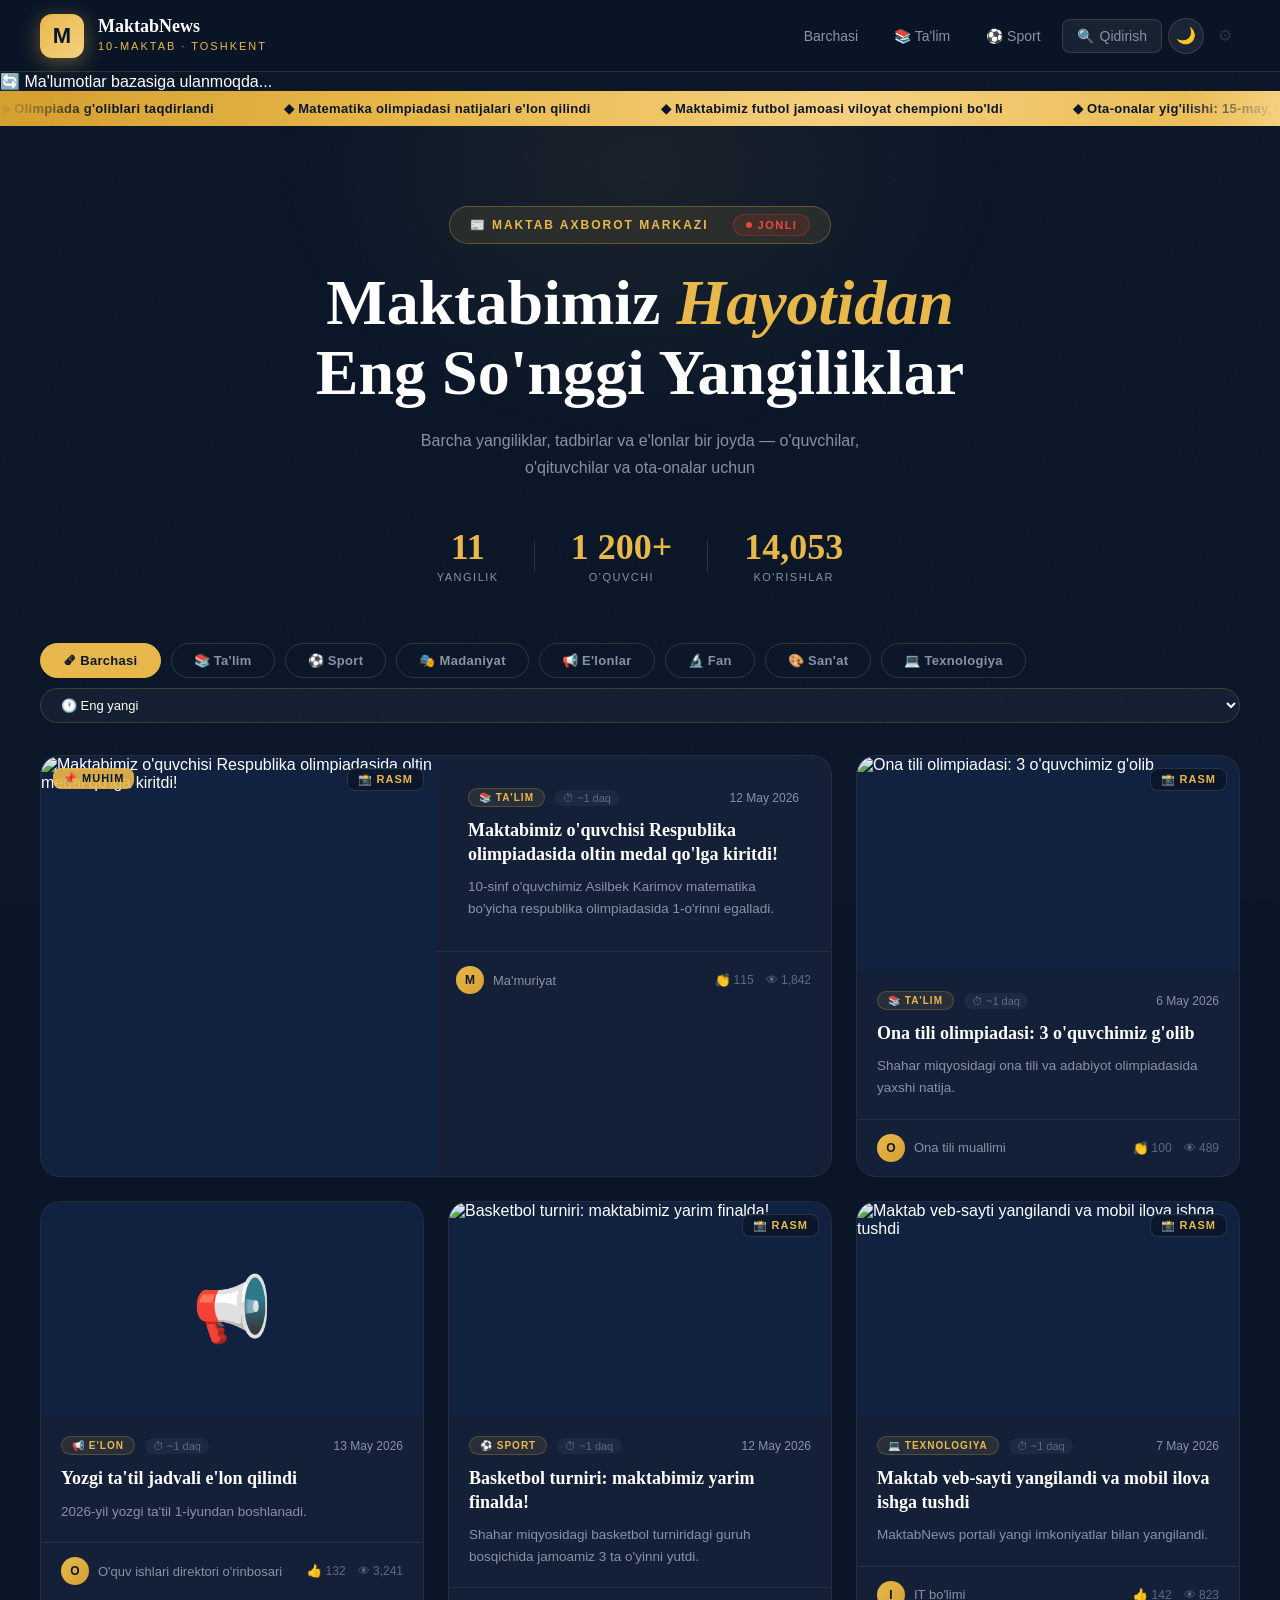
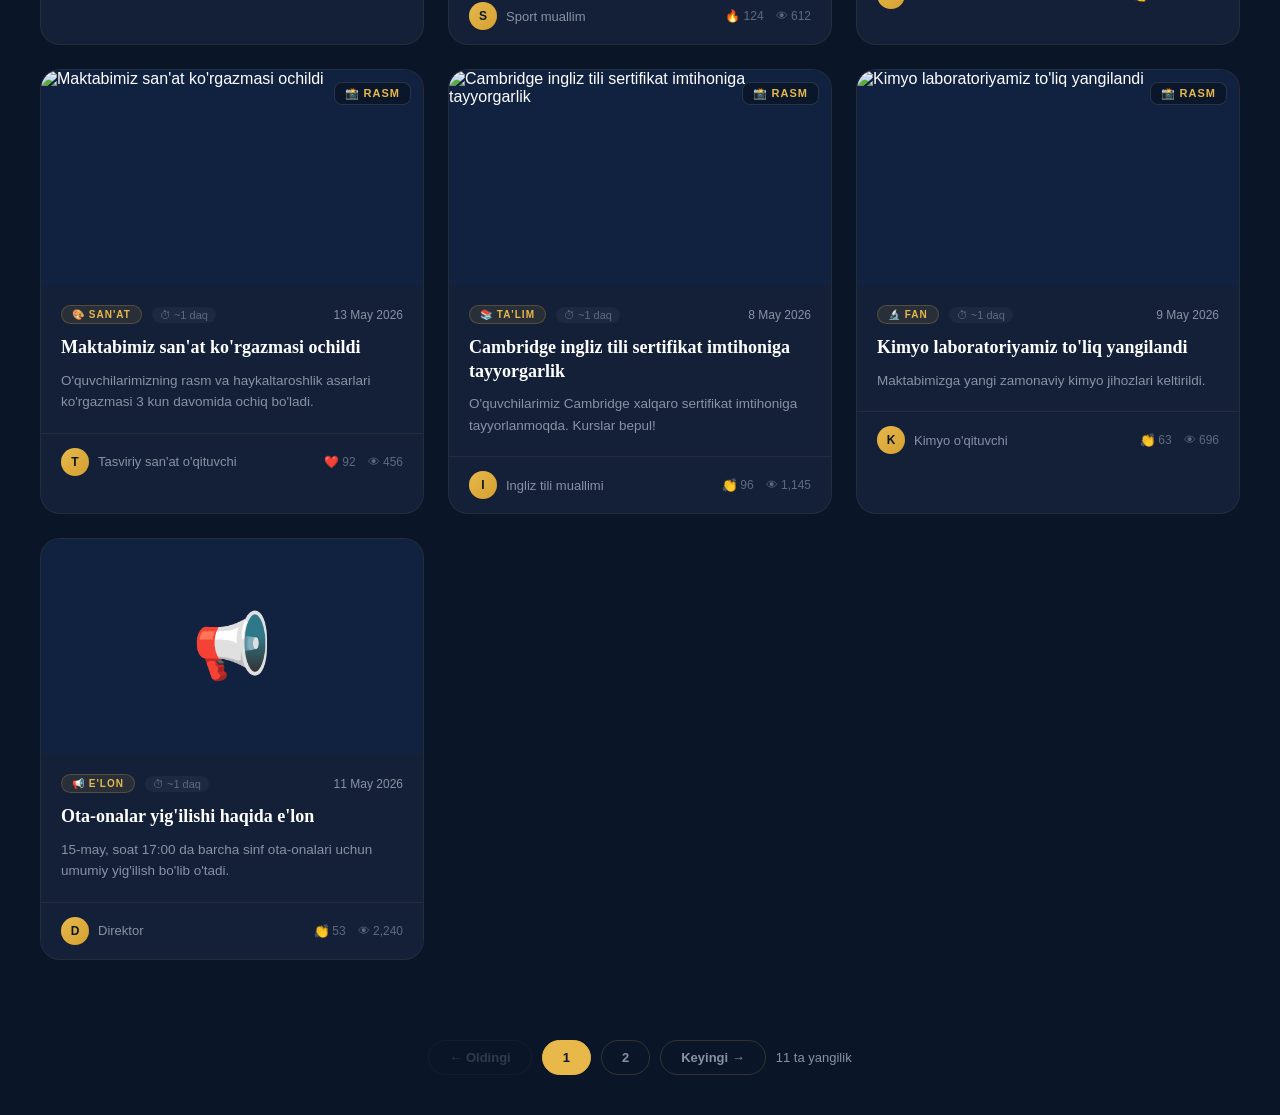
==== commit 20f053c9: "10-maktab yangiliklar" ====
--- a/index.html
+++ b/index.html
@@ -3,32 +3,84 @@
 <head>
 <meta charset="UTF-8">
 <meta name="viewport" content="width=device-width, initial-scale=1.0">
-<title>MaktabNews — 10-Maktab Axborot Portali</title>
-<meta name="description" content="10-maktab o'quvchilari, o'qituvchilari va ota-onalari uchun eng so'nggi yangiliklar.">
-<meta property="og:title"       content="MaktabNews — 10-Maktab">
+
+<!-- SEO ASOSIY -->
+<title>10-Maktab Yangiliklari | MaktabNews — Toshkent</title>
+<meta name="description"    content="Toshkent 10-maktab yangiliklari, tadbirlar va e'lonlar. O'quvchilar, o'qituvchilar va ota-onalar uchun rasmiy axborot portali.">
+<meta name="keywords"       content="10-maktab yangiliklari, 10 maktab toshkent, maktab yangiliklari, maktab axborot portali, o'quvchilar yangiliklari, maktab olimpiada, maktab tadbirlari">
+<meta name="author"         content="10-Maktab, Toshkent">
+<meta name="robots"         content="index, follow">
+<meta name="theme-color"    content="#0a1628">
+<link rel="canonical"       href="https://10-maktab-yangiliklari.vercel.app/">
+
+<!-- GOOGLE TASDIQLASH -->
+<meta name="google-site-verification" content="google52b13e6c7b65c3f5">
+
+<!-- OPEN GRAPH (Telegram, Facebook uchun) -->
 <meta property="og:type"        content="website">
+<meta property="og:url"         content="https://10-maktab-yangiliklari.vercel.app/">
+<meta property="og:title"       content="10-Maktab Yangiliklari | MaktabNews">
+<meta property="og:description" content="Toshkent 10-maktab yangiliklari, tadbirlar va e'lonlar. O'quvchilar, o'qituvchilar va ota-onalar uchun rasmiy axborot portali.">
 <meta property="og:locale"      content="uz_UZ">
-<meta name="theme-color"        content="#0a1628">
-
-<!-- Favicon -->
+<meta property="og:site_name"   content="MaktabNews — 10-Maktab">
+
+<!-- TWITTER CARD -->
+<meta name="twitter:card"        content="summary">
+<meta name="twitter:title"       content="10-Maktab Yangiliklari | MaktabNews">
+<meta name="twitter:description" content="Toshkent 10-maktab yangiliklari, tadbirlar va e'lonlar.">
+
+<!-- GOOGLE SCHEMA -->
+<script type="application/ld+json">
+{
+  "@context": "https://schema.org",
+  "@type": "WebSite",
+  "name": "10-Maktab Yangiliklari",
+  "alternateName": ["MaktabNews", "10 Maktab", "O'nchi Maktab Yangiliklari"],
+  "url": "https://10-maktab-yangiliklari.vercel.app/",
+  "description": "Toshkent 10-maktab yangiliklari, tadbirlar va e'lonlar",
+  "inLanguage": "uz",
+  "potentialAction": {
+    "@type": "SearchAction",
+    "target": "https://10-maktab-yangiliklari.vercel.app/?q={search_term_string}",
+    "query-input": "required name=search_term_string"
+  },
+  "publisher": {
+    "@type": "EducationalOrganization",
+    "name": "Toshkent 10-Maktab",
+    "url": "https://10-maktab-yangiliklari.vercel.app/",
+    "address": {
+      "@type": "PostalAddress",
+      "addressLocality": "Toshkent",
+      "addressCountry": "UZ"
+    }
+  }
+}
+<\/script>
+
 <link rel="icon" href="data:image/svg+xml,<svg xmlns='http://www.w3.org/2000/svg' viewBox='0 0 100 100'><rect width='100' height='100' rx='20' fill='%23e8b84b'/><text y='72' x='50' font-size='60' text-anchor='middle' font-family='serif' font-weight='900' fill='%230a1628'>M</text></svg>">
 
-<!-- Fonts -->
 <link rel="preconnect" href="https://fonts.googleapis.com">
 <link rel="preconnect" href="https://fonts.gstatic.com" crossorigin>
 <link href="https://fonts.googleapis.com/css2?family=Playfair+Display:ital,wght@0,700;0,900;1,700&family=DM+Sans:wght@300;400;500;600;700&family=JetBrains+Mono:wght@400;700&display=swap" rel="stylesheet">
-
-<!-- DOMPurify — XSS himoya -->
-<script src="https://cdnjs.cloudflare.com/ajax/libs/dompurify/3.1.6/purify.min.js"></script>
-
-<!-- Alohida CSS -->
+<style>
+/* Shriftlar yuklanmasa ham sayt chiroyli ishlaydi */
+:root {
+  --font-serif: 'Playfair Display', Georgia, 'Times New Roman', serif;
+  --font-sans: 'DM Sans', -apple-system, BlinkMacSystemFont, 'Segoe UI', Roboto, sans-serif;
+  --font-mono: 'JetBrains Mono', 'Courier New', monospace;
+}
+</style>
+
+<!-- Supabase SDK -->
+<script src="supabase.min.js"></script>
+<!-- DOMPurify -->
+<script src="purify.min.js"></script>
+
 <link rel="stylesheet" href="style.css">
 </head>
 <body>
 
-<!-- ══════════════════════════════
-     HEADER
-══════════════════════════════ -->
+<!-- HEADER -->
 <header>
   <div class="logo">
     <div class="logo-icon" aria-hidden="true">M</div>
@@ -39,57 +91,24 @@
   </div>
 
   <nav id="mainNav" aria-label="Asosiy navigatsiya">
-    <button class="filter-link active"
-            onclick="filterNews('all',this)"
-            style="background:none;border:none;cursor:pointer;padding:8px 15px;border-radius:8px;color:var(--gray);font-size:14px;font-weight:500;font-family:'DM Sans',sans-serif;transition:.2s;">
-      Barchasi
-    </button>
-    <button class="filter-link"
-            onclick="filterNews('ta\'lim',this)"
-            style="background:none;border:none;cursor:pointer;padding:8px 15px;border-radius:8px;color:var(--gray);font-size:14px;font-weight:500;font-family:'DM Sans',sans-serif;transition:.2s;">
-      📚 Ta'lim
-    </button>
-    <button class="filter-link"
-            onclick="filterNews('sport',this)"
-            style="background:none;border:none;cursor:pointer;padding:8px 15px;border-radius:8px;color:var(--gray);font-size:14px;font-weight:500;font-family:'DM Sans',sans-serif;transition:.2s;">
-      ⚽ Sport
-    </button>
-
-    <button class="search-btn" onclick="openSearch()" aria-label="Qidirish (Ctrl+K)">
-      🔍 <span>Qidirish</span>
-    </button>
-
-    <!-- Dark/Light toggle -->
+    <button class="filter-link active" onclick="filterNews('all',this)">Barchasi</button>
+    <button class="filter-link" onclick="filterNews('ta\'lim',this)">📚 Ta'lim</button>
+    <button class="filter-link" onclick="filterNews('sport',this)">⚽ Sport</button>
+    <button class="search-btn" onclick="openSearch()" aria-label="Qidirish (Ctrl+K)">🔍 <span>Qidirish</span></button>
     <button class="theme-btn" onclick="toggleTheme()" id="themeBtn" aria-label="Mavzuni o'zgartirish">🌙</button>
-
-    <!-- Admin badge (faqat admin kirganda ko'rinadi) -->
     <span id="adminNavBtn" style="display:none;">
       <span class="admin-nav-badge">🔐 ADMIN</span>
     </span>
-
-    <!-- Yangilik qo'shish (faqat admin) -->
-    <button class="btn-post" id="postBtn" style="display:none" onclick="toggleForm()">
-      + Qo'shish
-    </button>
-
-    <!-- Admin kirish — ko'zga ko'rinmas tugma -->
-    <button class="admin-gear-btn"
-            id="adminAccessBtn"
-            onclick="openAdminLogin()"
-            title="Admin kirish (yoki ?admin=open)">
-      ⚙
-    </button>
+    <button class="btn-post" id="postBtn" style="display:none" onclick="toggleForm()">+ Qo'shish</button>
+    <button class="admin-gear-btn" id="adminAccessBtn" onclick="openAdminLogin()" title="Admin kirish">⚙</button>
   </nav>
 
-  <!-- Hamburger (mobil) -->
   <button class="hamburger" id="hamburger" onclick="toggleMobileMenu()" aria-label="Menyuni ochish/yopish">
     <span></span><span></span><span></span>
   </button>
 </header>
 
-<!-- ══════════════════════════════
-     MOBILE DRAWER
-══════════════════════════════ -->
+<!-- MOBILE DRAWER -->
 <nav class="mobile-drawer" id="mobileDrawer" aria-label="Mobil menyu">
   <button onclick="filterNews('all',null);closeMobileMenu()">🗞 Barchasi</button>
   <button onclick="filterNews('ta\'lim',null);closeMobileMenu()">📚 Ta'lim</button>
@@ -100,7 +119,7 @@
   <button onclick="filterNews('san\'at',null);closeMobileMenu()">🎨 San'at</button>
   <button onclick="filterNews('texnologiya',null);closeMobileMenu()">💻 Texnologiya</button>
   <hr style="border-color:var(--border2);margin:4px 0;">
-  <button onclick="openSearch();closeMobileMenu()">🔍 Qidirish (Ctrl+K)</button>
+  <button onclick="openSearch();closeMobileMenu()">🔍 Qidirish</button>
   <button onclick="toggleTheme();closeMobileMenu()" id="mobileThemeBtn">🌙 Mavzuni o'zgartirish</button>
   <button onclick="openAdminLogin();closeMobileMenu()">⚙ Admin kirish</button>
   <button class="m-btn-post" id="mobilePostBtn" onclick="toggleForm();closeMobileMenu()" style="display:none">
@@ -108,71 +127,45 @@
   </button>
 </nav>
 
-<!-- ══════════════════════════════
-     ADMIN BAR
-══════════════════════════════ -->
-<div class="admin-bar" id="adminBar" role="status" aria-label="Admin rejimi">
+<!-- ADMIN BAR -->
+<div class="admin-bar" id="adminBar" role="status">
   <span class="admin-bar-label">🔐 Admin rejimi faol</span>
   <small class="admin-bar-hint">Yangilik qo'shish, tahrirlash, o'chirish mumkin</small>
   <button class="logout-btn" onclick="logoutAdmin()">Chiqish ✕</button>
 </div>
 
-<!-- ══════════════════════════════
-     SEARCH OVERLAY
-══════════════════════════════ -->
-<div class="search-overlay"
-     id="searchOverlay"
-     role="dialog"
-     aria-modal="true"
-     aria-label="Qidiruv"
-     onclick="handleSearchOverlayClick(event)">
+<!-- DB STATUS BAR -->
+<div class="db-status-bar" id="dbStatusBar">
+  <span id="dbStatusText">🔄 Ma'lumotlar bazasiga ulanmoqda...</span>
+</div>
+
+<!-- SEARCH OVERLAY -->
+<div class="search-overlay" id="searchOverlay" role="dialog" aria-modal="true" onclick="handleSearchOverlayClick(event)">
   <div class="search-box">
-    <input class="search-input"
-           id="searchInput"
-           placeholder="Yangilik qidiring..."
-           oninput="doSearch()"
-           aria-label="Qidiruv maydoni"
-           autocomplete="off">
-    <button class="search-close" onclick="closeSearch()" aria-label="Qidiruvni yopish">✕</button>
+    <input class="search-input" id="searchInput" placeholder="Yangilik qidiring..." oninput="doSearch()" autocomplete="off">
+    <button class="search-close" onclick="closeSearch()">✕</button>
   </div>
   <div class="search-results" id="searchResults" aria-live="polite"></div>
 </div>
 
-<!-- ══════════════════════════════
-     ADMIN LOGIN OVERLAY
-     URL: ?admin=open yoki ⚙ tugmasi
-══════════════════════════════ -->
-<div class="admin-overlay"
-     id="adminOverlay"
-     role="dialog"
-     aria-modal="true"
-     aria-label="Admin kirish">
+<!-- ADMIN LOGIN OVERLAY -->
+<div class="admin-overlay" id="adminOverlay" role="dialog" aria-modal="true">
   <div class="admin-box">
     <div class="admin-logo" aria-hidden="true">M</div>
     <h2>Admin Paneli</h2>
-    <p>10-maktab MaktabNews boshqaruv tizimiga kirish<br>
-       <small style="color:var(--gray2);font-size:12px;">URL: <code style="color:var(--gold)">?admin=open</code> orqali ham ochish mumkin</small>
-    </p>
-    <input type="password"
-           class="admin-input"
-           id="adminPass"
+    <p>10-maktab MaktabNews boshqaruv tizimiga kirish</p>
+    <input type="password" class="admin-input" id="adminPass"
            placeholder="● ● ● ● ● ● ● ●"
            onkeydown="if(event.key==='Enter')checkPass()"
-           aria-label="Admin paroli"
-           autocomplete="current-password"
-           maxlength="64">
+           autocomplete="current-password" maxlength="64">
     <button class="admin-login-btn" onclick="checkPass()">🔓 Kirish</button>
-    <div class="admin-err" id="adminErr" role="alert">
-      ❌ Parol noto'g'ri! Qayta urinib ko'ring.
-    </div>
+    <div class="admin-err" id="adminErr">❌ Parol noto'g'ri!</div>
     <button class="admin-cancel" onclick="closeAdminLogin()">← Bekor qilish</button>
     <p class="admin-hint">Ruxsatsiz kirish urinishlari qayd etiladi</p>
   </div>
 </div>
 
-<!-- ══════════════════════════════
-     YANGILIKLAR TASMASI
-══════════════════════════════ -->
+<!-- TICKER -->
 <div class="ticker-wrap" aria-hidden="true">
   <div class="ticker" id="ticker">
     <span>Olimpiada g'oliblari taqdirlandi</span>
@@ -181,21 +174,14 @@
     <span>Ota-onalar yig'ilishi: 15-may, soat 17:00</span>
     <span>Yangi o'quv yili uchun ro'yxatga olish boshlandi</span>
     <span>Kimyo laboratoriyasi to'liq yangilandi</span>
-    <span>Cambridge ingliz tili imtihoniga tayyorgarlik kurslari boshlandi</span>
-    <!-- Tasma uzluksiz bo'lishi uchun takrorlash -->
     <span>Olimpiada g'oliblari taqdirlandi</span>
     <span>Matematika olimpiadasi natijalari e'lon qilindi</span>
     <span>Maktabimiz futbol jamoasi viloyat chempioni bo'ldi</span>
     <span>Ota-onalar yig'ilishi: 15-may, soat 17:00</span>
-    <span>Yangi o'quv yili uchun ro'yxatga olish boshlandi</span>
-    <span>Kimyo laboratoriyasi to'liq yangilandi</span>
-    <span>Cambridge ingliz tili imtihoniga tayyorgarlik kurslari boshlandi</span>
-  </div>
-</div>
-
-<!-- ══════════════════════════════
-     HERO
-══════════════════════════════ -->
+  </div>
+</div>
+
+<!-- HERO -->
 <section class="hero">
   <div class="hero-glow" aria-hidden="true"></div>
   <div class="hero-tag">
@@ -219,39 +205,18 @@
       <div class="stat-num" id="views-count">0</div>
       <div class="stat-label">Ko'rishlar</div>
     </div>
-    <div class="stat">
-      <div class="stat-num" id="visitors-count">0</div>
-      <div class="stat-label">Tashrif</div>
-    </div>
   </div>
 </section>
 
-<!-- ══════════════════════════════
-     ADMIN DASHBOARD
-══════════════════════════════ -->
+<!-- ADMIN DASHBOARD -->
 <section class="admin-dashboard" id="adminDashboard" aria-label="Admin boshqaruv paneli">
   <div class="dash-title">📊 Admin Paneli <span>BOSHQARUV</span></div>
   <div class="dash-grid" id="dashGrid"></div>
-  <div class="dash-section-title">👥 So'nggi tashrif buyuruvchilar</div>
-  <table class="visitors-table" aria-label="Tashrif buyuruvchilar jadvali">
-    <thead>
-      <tr>
-        <th>#</th>
-        <th>Vaqt</th>
-        <th>Sahifa</th>
-        <th>Qurilma</th>
-        <th>Ko'rgan yangiliklar</th>
-      </tr>
-    </thead>
-    <tbody id="visitorsTableBody"></tbody>
-  </table>
   <div class="dash-section-title">🔥 Eng ko'p o'qilgan</div>
   <div id="topNewsList"></div>
 </section>
 
-<!-- ══════════════════════════════
-     POST / EDIT FORM
-══════════════════════════════ -->
+<!-- POST / EDIT FORM -->
 <section class="post-form" id="postForm" aria-label="Yangilik qo'shish shakli">
   <h2 class="form-title" id="formTitle">✏️ Yangi Yangilik Qo'shish</h2>
   <input type="hidden" id="f-edit-id" value="">
@@ -277,7 +242,7 @@
 
   <div class="form-group">
     <label for="f-desc">Qisqacha tavsif *</label>
-    <input type="text" id="f-desc" placeholder="Qisqacha tavsif (kartochkada ko'rinadi)..." maxlength="300">
+    <input type="text" id="f-desc" placeholder="Qisqacha tavsif..." maxlength="300">
   </div>
 
   <div class="form-group">
@@ -292,28 +257,13 @@
     </div>
     <div class="form-group">
       <label for="f-img">Rasm URL (ixtiyoriy)</label>
-      <input type="url" id="f-img" placeholder="https://..." pattern="https?://.*">
-    </div>
-  </div>
-
-  <div class="form-group">
-    <label>Media fayl (rasm / video)</label>
-    <div class="file-drop">
-      <input type="file"
-             id="f-file"
-             accept="image/jpeg,image/png,image/webp,image/gif,video/mp4,video/webm"
-             onchange="handleFile(event)"
-             aria-label="Fayl tanlash">
-      <div class="file-drop-icon">📁</div>
-      <p>Faylni bu yerga tashlang yoki <strong>tanlang</strong></p>
-      <p style="font-size:12px;margin-top:4px;color:var(--gray2)">JPG, PNG, WebP, GIF, MP4, WebM · Max 5MB</p>
-    </div>
-    <div id="file-preview" style="margin-top:12px;display:none"></div>
+      <input type="url" id="f-img" placeholder="https://...">
+    </div>
   </div>
 
   <div class="form-row" style="margin-bottom:20px">
     <label class="form-check">
-      <input type="checkbox" id="f-featured"> &nbsp; ⭐ Asosiy yangilik (kengaytirilgan)
+      <input type="checkbox" id="f-featured"> &nbsp; ⭐ Asosiy yangilik
     </label>
     <label class="form-check">
       <input type="checkbox" id="f-pinned"> &nbsp; 📌 Yuqoriga yopishtir
@@ -324,10 +274,8 @@
   <button class="cancel-form-btn" onclick="cancelForm()">✕ Bekor qilish</button>
 </section>
 
-<!-- ══════════════════════════════
-     FILTER BAR
-══════════════════════════════ -->
-<div class="filters" id="filterBar" role="toolbar" aria-label="Kategoriya filtrlari">
+<!-- FILTER BAR -->
+<div class="filters" id="filterBar" role="toolbar">
   <button class="filter-btn active" onclick="filterNews('all',this)">🗞 Barchasi</button>
   <button class="filter-btn" onclick="filterNews('ta\'lim',this)">📚 Ta'lim</button>
   <button class="filter-btn" onclick="filterNews('sport',this)">⚽ Sport</button>
@@ -336,67 +284,45 @@
   <button class="filter-btn" onclick="filterNews('fan',this)">🔬 Fan</button>
   <button class="filter-btn" onclick="filterNews('san\'at',this)">🎨 San'at</button>
   <button class="filter-btn" onclick="filterNews('texnologiya',this)">💻 Texnologiya</button>
-  <select class="sort-select" onchange="sortNews(this.value)" aria-label="Saralash tartibi">
+  <select class="sort-select" onchange="sortNews(this.value)">
     <option value="latest">🕐 Eng yangi</option>
     <option value="views">👁 Ko'p o'qilgan</option>
     <option value="reactions">❤️ Reaksiyalar</option>
   </select>
 </div>
 
-<!-- ══════════════════════════════
-     NEWS GRID
-══════════════════════════════ -->
+<!-- NEWS GRID -->
 <main>
-  <div class="news-grid" id="newsGrid" aria-live="polite" aria-label="Yangiliklar ro'yxati"></div>
-  <div class="pagination" id="paginationBar" aria-label="Sahifalar"></div>
+  <div class="news-grid" id="newsGrid" aria-live="polite"></div>
+  <div class="pagination" id="paginationBar"></div>
 </main>
 
-<!-- ══════════════════════════════
-     MODAL
-══════════════════════════════ -->
-<div class="modal-backdrop"
-     id="modal"
-     role="dialog"
-     aria-modal="true"
-     aria-label="Yangilik tafsilotlari"
-     onclick="closeModalOutside(event)">
+<!-- MODAL -->
+<div class="modal-backdrop" id="modal" role="dialog" aria-modal="true" onclick="closeModalOutside(event)">
   <div class="modal" id="modalBox">
-    <!-- Progress bar -->
     <div class="modal-progress" aria-hidden="true">
       <div class="modal-progress-bar" id="modalProgressBar"></div>
     </div>
-
-    <button class="modal-close" onclick="closeModalBtn()" aria-label="Yopish (Esc)">✕</button>
-
+    <button class="modal-close" onclick="closeModalBtn()">✕</button>
     <div class="modal-media" id="modalMedia"></div>
-
     <div class="modal-body">
-      <div class="modal-cat"    id="modalCat"></div>
-      <h2 class="modal-title"  id="modalTitle"></h2>
-      <div class="modal-meta"  id="modalMeta"></div>
-
-      <!-- Actions -->
+      <div class="modal-cat"   id="modalCat"></div>
+      <h2 class="modal-title" id="modalTitle"></h2>
+      <div class="modal-meta" id="modalMeta"></div>
       <div class="modal-actions">
-        <button class="share-btn" onclick="shareArticle()" id="shareBtn">📤 Ulashish</button>
+        <button class="share-btn" onclick="shareArticle()">📤 Ulashish</button>
         <button class="print-btn" onclick="window.print()">🖨️ Chop etish</button>
       </div>
-
       <div class="modal-content" id="modalContent"></div>
-
-      <!-- Reactions -->
-      <div class="reactions" id="modalReactions" aria-label="Reaksiyalar"></div>
-
-      <!-- Comments -->
+      <div class="reactions" id="modalReactions"></div>
       <div class="comments-section" id="commentsSection">
         <div class="comments-title">💬 Izohlar</div>
         <div id="commentsList" aria-live="polite"></div>
         <div class="add-comment">
-          <input class="comment-input"
-                 id="commentInput"
+          <input class="comment-input" id="commentInput"
                  placeholder="Fikringizni yozing..."
                  onkeydown="if(event.key==='Enter')submitComment()"
-                 maxlength="500"
-                 aria-label="Izoh yozish">
+                 maxlength="500">
           <button class="comment-submit" onclick="submitComment()">Yuborish</button>
         </div>
       </div>
@@ -404,24 +330,12 @@
   </div>
 </div>
 
-<!-- ══════════════════════════════
-     BACK TO TOP
-══════════════════════════════ -->
-<button class="back-to-top"
-        id="backToTop"
-        onclick="window.scrollTo({top:0,behavior:'smooth'})"
-        aria-label="Sahifa boshiga qaytish">
-  ↑
-</button>
-
-<!-- ══════════════════════════════
-     TOAST CONTAINER
-══════════════════════════════ -->
+<!-- BACK TO TOP -->
+<button class="back-to-top" id="backToTop" onclick="window.scrollTo({top:0,behavior:'smooth'})">↑</button>
+
+<!-- TOAST CONTAINER -->
 <div class="toast-container" id="toastContainer" aria-live="assertive"></div>
 
-<!-- ══════════════════════════════
-     ALOHIDA JS FAYL
-══════════════════════════════ -->
 <script src="main.js"></script>
 </body>
 </html>
